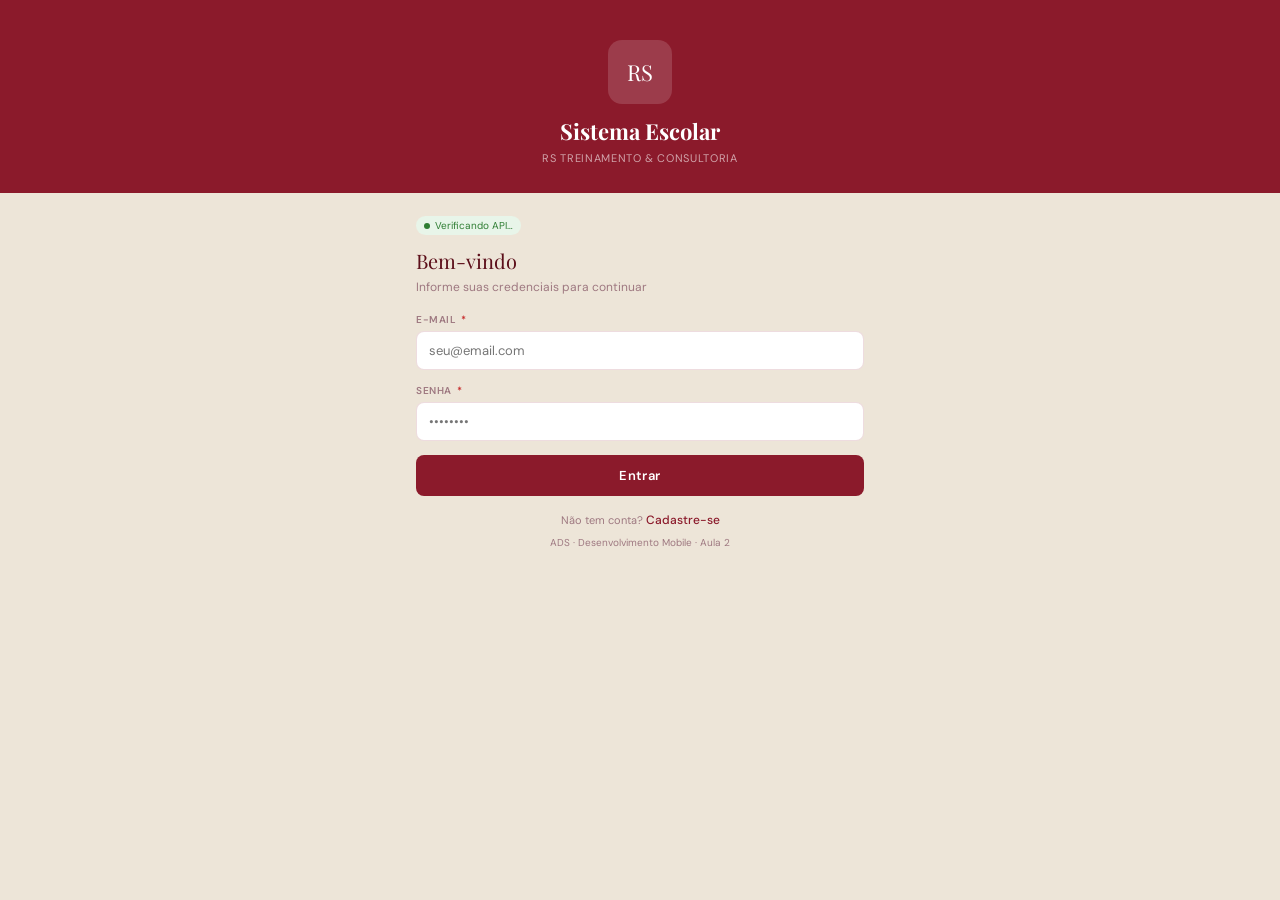
==== src/main/resources/static/index.html @ 22392b57 "Sistema escolar Java + Claude (projeto de aula) Back-end em Java 21 com Jetty 12 embarcado, dados no" ====
<!DOCTYPE html>
<html lang="pt-BR">
<head>
  <meta charset="UTF-8">
  <meta name="viewport" content="width=device-width, initial-scale=1.0">
  <title>Início — RS Sistema Escolar</title>
  <link rel="stylesheet" href="css/style.css">
  <link rel="manifest" href="manifest.json">
  <link rel="apple-touch-icon" href="icons/icon-192.png">
  <meta name="theme-color" content="#8B1A2B">
</head>
<body>

  <!-- ── Header ── -->
  <header class="rs-header">
    <div class="rs-logo">RS</div>
    <div class="rs-header-text">
      <h1>Sistema Escolar</h1>
      <p>ADS · Mobile Development</p>
    </div>
    <button onclick="logout()" style="margin-left:auto; background:none; border:1px solid var(--border);
      border-radius:6px; padding:5px 10px; font-size:11px; color:var(--brand);
      cursor:pointer; font-family:'DM Sans',sans-serif;">Sair</button>
  </header>

  <!-- ── Conteúdo ── -->
  <div class="rs-content fade-in">

    <!-- Saudação ao usuário logado -->
    <div style="background:var(--brand); border-radius:12px; padding:18px 16px; color:#fff; margin-bottom:20px;">
      <p style="font-size:11px; opacity:.7; text-transform:uppercase; letter-spacing:.06em;">Bem-vindo(a)</p>
      <p style="font-family:'Playfair Display',serif; font-size:20px; margin-top:4px;" id="nome-usuario">—</p>
      <p style="font-size:11px; opacity:.7; margin-top:2px;" id="email-usuario"></p>
    </div>

    <!-- Cards de navegação -->
    <p class="rs-divider-label">Módulos do sistema</p>

    <a href="usuario.html" style="text-decoration:none;">
      <div class="rs-list-item" style="margin-bottom:10px;">
        <div class="rs-avatar av-user">👤</div>
        <div class="rs-list-info">
          <div class="rs-list-name">Usuários</div>
          <div class="rs-list-sub">Gerenciar contas de acesso ao sistema</div>
        </div>
        <span style="color:var(--text3); font-size:16px;">›</span>
      </div>
    </a>

    <a href="curso.html" style="text-decoration:none;">
      <div class="rs-list-item" style="margin-bottom:10px;">
        <div class="rs-avatar av-curso">📚</div>
        <div class="rs-list-info">
          <div class="rs-list-name">Cursos</div>
          <div class="rs-list-sub">Cadastrar e listar cursos disponíveis</div>
        </div>
        <span style="color:var(--text3); font-size:16px;">›</span>
      </div>
    </a>

    <a href="aluno.html" style="text-decoration:none;">
      <div class="rs-list-item" style="margin-bottom:10px;">
        <div class="rs-avatar av-aluno">🎓</div>
        <div class="rs-list-info">
          <div class="rs-list-name">Alunos</div>
          <div class="rs-list-sub">Matricular e gerenciar alunos</div>
        </div>
        <span style="color:var(--text3); font-size:16px;">›</span>
      </div>
    </a>

    <a href="relatorio.html" style="text-decoration:none;">
      <div class="rs-list-item" style="margin-bottom:10px; border-top:3px solid var(--brand);">
        <div class="rs-avatar" style="background:#F3E5F5; color:#6A1B9A;">✨</div>
        <div class="rs-list-info">
          <div class="rs-list-name">Relatório com IA</div>
          <div class="rs-list-sub">Análise generativa com Claude (Anthropic)</div>
        </div>
        <span class="rs-tag" style="background:#F3E5F5; color:#6A1B9A;">Novo</span>
      </div>
    </a>

    <!-- Status da API -->
    <hr class="rs-divider">
    <div class="api-badge" id="api-badge">Verificando API…</div>
    <p style="font-size:10px; color:var(--text3);">Backend: Java + Jetty + Firestore</p>

  </div>

  <!-- ── Navegação inferior ── -->
  <nav class="rs-nav">
    <a class="rs-nav-btn active" href="index.html" data-page="index">
      <svg viewBox="0 0 24 24" fill="none" stroke="currentColor" stroke-width="2">
        <path d="M3 9l9-7 9 7v11a2 2 0 01-2 2H5a2 2 0 01-2-2z"/>
        <polyline points="9 22 9 12 15 12 15 22"/>
      </svg>
      Início
    </a>
    <a class="rs-nav-btn" href="aluno.html" data-page="aluno">
      <svg viewBox="0 0 24 24" fill="none" stroke="currentColor" stroke-width="2">
        <path d="M17 21v-2a4 4 0 00-4-4H5a4 4 0 00-4 4v2"/>
        <circle cx="9" cy="7" r="4"/>
        <path d="M23 21v-2a4 4 0 00-3-3.87M16 3.13a4 4 0 010 7.75"/>
      </svg>
      Alunos
    </a>
    <a class="rs-nav-btn" href="curso.html" data-page="curso">
      <svg viewBox="0 0 24 24" fill="none" stroke="currentColor" stroke-width="2">
        <path d="M4 19.5A2.5 2.5 0 016.5 17H20"/>
        <path d="M6.5 2H20v20H6.5A2.5 2.5 0 014 19.5v-15A2.5 2.5 0 016.5 2z"/>
      </svg>
      Cursos
    </a>
    <a class="rs-nav-btn" href="usuario.html" data-page="usuario">
      <svg viewBox="0 0 24 24" fill="none" stroke="currentColor" stroke-width="2">
        <circle cx="12" cy="8" r="4"/>
        <path d="M4 20c0-4 3.6-7 8-7s8 3 8 7"/>
      </svg>
      Usuários
    </a>
    <a class="rs-nav-btn" href="relatorio.html" data-page="relatorio">
      <svg viewBox="0 0 24 24" fill="none" stroke="currentColor" stroke-width="2">
        <path d="M9 19v-6a2 2 0 00-2-2H5a2 2 0 00-2 2v6a2 2 0 002 2h2a2 2 0 002-2z"/>
        <path d="M15 5v14a2 2 0 002 2h2a2 2 0 002-2V5a2 2 0 00-2-2h-2a2 2 0 00-2 2z"/>
        <path d="M9 10V5a2 2 0 012-2h2a2 2 0 012 2v5"/>
      </svg>
      Relatório
    </a>
  </nav>

  <script src="js/app.js"></script>
  <script>
    // Garante que o usuário está logado
    const usuario = checkAuth();

    // Exibe nome e email no header de boas-vindas
    document.getElementById('nome-usuario').textContent = usuario.nome || 'Usuário';
    document.getElementById('email-usuario').textContent = usuario.email || '';

    // Verifica status da API
    checkApiStatus();

    // ── Registro do Service Worker (PWA) ──────────────
    // Permite instalar o app no celular/computador
    if ('serviceWorker' in navigator) {
      navigator.serviceWorker.register('/sw.js')
        .then(() => console.log('✅ Service Worker registrado!'))
        .catch(err => console.log('❌ Erro no Service Worker:', err));
    }
  </script>
</body>
</html>
---- src/main/resources/static/css/style.css ----
/* ════════════════════════════════════════════════
   RS Treinamento & Consultoria — Sistema Escolar
   style.css  |  Identidade visual da marca
   ════════════════════════════════════════════════ */

/* ── Importar fontes ── */
@import url('https://fonts.googleapis.com/css2?family=DM+Sans:wght@400;500;600&family=Playfair+Display:wght@600&display=swap');

/* ── Variáveis de cores e espaçamento ── */
:root {
  --brand:       #8B1A2B;   /* vermelho RS */
  --brand-light: #F5E0E3;
  --brand-dark:  #5C0F1A;
  --surface:     #F7F2EC;   /* fundo creme */
  --surface2:    #EDE5D8;
  --border:      rgba(139,26,43,0.15);
  --text:        #1A0A0D;
  --text2:       #5C3A40;
  --text3:       #9E7880;
  --white:       #FFFFFF;
  --green:       #2E7D32;
  --green-bg:    #E8F5E9;
  --red:         #C62828;
  --red-bg:      #FFEBEE;
  --radius:      10px;
}

/* ── Reset básico ── */
* { box-sizing: border-box; margin: 0; padding: 0; }

body {
  font-family: 'DM Sans', sans-serif;
  background: var(--surface2);
  min-height: 100vh;
  padding: 0;
}

/* ── Header do app ── */
.rs-header {
  background: var(--white);
  border-bottom: 1px solid var(--border);
  padding: 13px 16px 11px;
  display: flex;
  align-items: center;
  gap: 10px;
  position: sticky;
  top: 0;
  z-index: 10;
}

.rs-logo {
  width: 34px; height: 34px;
  background: var(--brand);
  border-radius: 8px;
  display: flex; align-items: center; justify-content: center;
  color: #fff; font-weight: 600; font-size: 12px;
}

.rs-header-text h1 {
  font-family: 'Playfair Display', serif;
  font-size: 15px; color: var(--brand-dark); line-height: 1.1;
}
.rs-header-text p {
  font-size: 10px; color: var(--text3);
  text-transform: uppercase; letter-spacing: 0.04em;
}

/* ── Conteúdo principal ── */
.rs-content {
  padding: 20px 16px 80px;
  max-width: 480px;
  margin: 0 auto;
}

/* ── Títulos de seção ── */
.rs-form-title {
  font-family: 'Playfair Display', serif;
  font-size: 20px; color: var(--brand-dark); margin-bottom: 5px;
}
.rs-form-subtitle { font-size: 12px; color: var(--text3); margin-bottom: 18px; }

/* ── Campos de formulário ── */
.rs-field { margin-bottom: 14px; }

.rs-label {
  display: block; font-size: 10px; font-weight: 600;
  color: var(--text3); text-transform: uppercase;
  letter-spacing: 0.06em; margin-bottom: 5px;
}
.rs-label .req { color: var(--red); margin-left: 2px; }

.rs-input, .rs-select {
  width: 100%; padding: 10px 12px;
  border: 1px solid var(--border); border-radius: 8px;
  font-family: 'DM Sans', sans-serif; font-size: 13px;
  color: var(--text); background: var(--white);
  outline: none; appearance: none; transition: border-color 0.15s;
}
.rs-input:focus, .rs-select:focus {
  border-color: var(--brand);
  box-shadow: 0 0 0 3px rgba(139,26,43,0.1);
}

.rs-hint { font-size: 10px; color: var(--brand); margin-top: 4px; font-style: italic; }
.rs-row { display: grid; grid-template-columns: 1fr 1fr; gap: 10px; }

/* ── Botões ── */
.rs-btn {
  width: 100%; padding: 12px; border: none; border-radius: 8px;
  background: var(--brand); color: #fff;
  font-family: 'DM Sans', sans-serif; font-size: 13px; font-weight: 600;
  cursor: pointer; letter-spacing: 0.03em; transition: background 0.15s;
}
.rs-btn:hover { background: var(--brand-dark); }

.rs-btn-outline {
  width: 100%; padding: 10px; border: 1px solid var(--border); border-radius: 8px;
  background: none; color: var(--brand);
  font-family: 'DM Sans', sans-serif; font-size: 13px;
  cursor: pointer; transition: background 0.15s; margin-top: 8px;
}
.rs-btn-outline:hover { background: var(--brand-light); }

.rs-btn-row { display: grid; grid-template-columns: 1fr 1fr; gap: 8px; margin-top: 4px; }

/* ── Alertas ── */
.rs-alert-err {
  background: var(--red-bg); border-radius: 7px; padding: 9px 12px;
  font-size: 11px; color: var(--red); display: none; margin-bottom: 10px;
}
.rs-alert-ok {
  background: var(--green-bg); border: 1px solid #A5D6A7; border-radius: 7px;
  padding: 9px 12px; font-size: 11px; color: var(--green);
  display: none; margin-bottom: 12px;
}

/* ── Lista de itens ── */
.rs-list { padding: 0; }
.rs-list-item {
  background: var(--white); border: 1px solid var(--border);
  border-radius: var(--radius); padding: 11px 14px;
  margin-bottom: 8px; display: flex; align-items: center; gap: 12px;
}
.rs-avatar {
  width: 36px; height: 36px; border-radius: 8px; flex-shrink: 0;
  display: flex; align-items: center; justify-content: center;
  font-size: 10px; font-weight: 600;
}
.av-aluno  { background: #E3F2FD; color: #0D47A1; }
.av-curso  { background: #E8F5E9; color: #1B5E20; }
.av-user   { background: var(--brand-light); color: var(--brand-dark); }

.rs-list-info { flex: 1; min-width: 0; }
.rs-list-name { font-size: 13px; font-weight: 500; color: var(--text); }
.rs-list-sub  { font-size: 10px; color: var(--text3); margin-top: 1px; }

.rs-tag {
  font-size: 10px; padding: 2px 8px; border-radius: 20px;
  background: var(--brand-light); color: var(--brand-dark); font-weight: 500;
}

.rs-btn-icon {
  background: none; border: 1px solid var(--border); border-radius: 6px;
  padding: 5px 8px; cursor: pointer; font-size: 12px; color: var(--text3);
  transition: all 0.15s;
}
.rs-btn-icon:hover { background: var(--red-bg); color: var(--red); border-color: var(--red); }

/* ── Divisor ── */
.rs-divider { border: none; border-top: 1px solid var(--border); margin: 18px 0 14px; }
.rs-divider-label {
  font-size: 10px; font-weight: 600; color: var(--brand);
  text-transform: uppercase; letter-spacing: 0.08em; margin-bottom: 10px;
}

/* ── Navegação inferior ── */
.rs-nav {
  position: fixed; bottom: 0; left: 0; right: 0;
  background: var(--white); border-top: 1px solid var(--border);
  display: flex; z-index: 10;
  max-width: 480px; margin: 0 auto;
}
/* Centraliza nav em telas grandes */
@media (min-width: 480px) {
  .rs-nav { left: 50%; transform: translateX(-50%); width: 480px; }
}

.rs-nav-btn {
  flex: 1; padding: 9px 4px 7px; background: none; border: none; cursor: pointer;
  display: flex; flex-direction: column; align-items: center; gap: 2px;
  font-family: 'DM Sans', sans-serif; font-size: 9px; color: var(--text3);
  transition: color 0.15s;
  text-decoration: none;
}
.rs-nav-btn.active { color: var(--brand); font-weight: 600; }
.rs-nav-btn svg { width: 20px; height: 20px; }

/* ── Hero de login ── */
.login-hero {
  background: var(--brand);
  padding: 40px 20px 28px; text-align: center;
}
.login-hero-logo {
  width: 64px; height: 64px; border-radius: 14px;
  background: rgba(255,255,255,0.15);
  display: flex; align-items: center; justify-content: center;
  margin: 0 auto 14px;
  font-family: 'Playfair Display', serif;
  font-size: 22px; color: #fff;
}
.login-hero h2 {
  font-family: 'Playfair Display', serif;
  font-size: 22px; color: #fff; line-height: 1.25;
}
.login-hero p { font-size: 11px; color: rgba(255,255,255,0.6); margin-top: 5px; letter-spacing: 0.06em; text-transform: uppercase; }

.link-text { color: var(--brand); cursor: pointer; font-weight: 500; font-size: 12px; text-decoration: none; }
.link-text:hover { text-decoration: underline; }

.footer-note { margin-top: 16px; font-size: 11px; color: var(--text3); text-align: center; }

/* ── Card de status de conexão com API ── */
.api-badge {
  display: inline-flex; align-items: center; gap: 5px;
  font-size: 10px; padding: 3px 8px; border-radius: 20px;
  background: var(--green-bg); color: var(--green);
  margin-bottom: 12px;
}
.api-badge.offline { background: var(--red-bg); color: var(--red); }
.api-badge::before {
  content: ''; width: 6px; height: 6px;
  border-radius: 50%; background: currentColor;
}

/* ── Animação de entrada ── */
@keyframes fadeIn {
  from { opacity:0; transform:translateY(5px); }
  to   { opacity:1; transform:translateY(0); }
}
.fade-in { animation: fadeIn 0.22s ease; }

/* ── Vazio ── */
.rs-empty {
  text-align: center; padding: 40px 20px;
  color: var(--text3); font-size: 13px;
}
.rs-empty-icon { font-size: 32px; margin-bottom: 10px; }
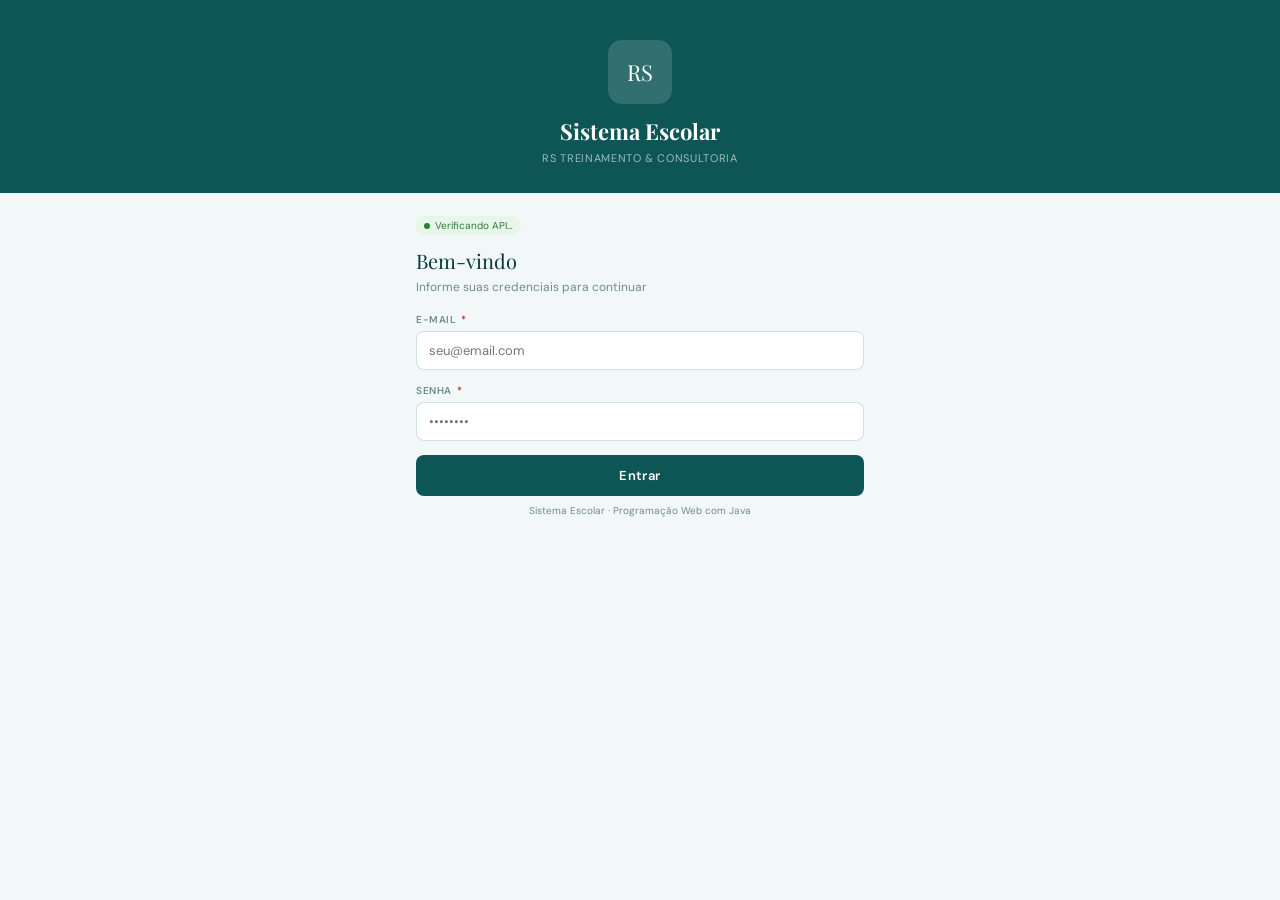
==== commit d598bdac: "Ajusta tela de login e paleta verde petróleo com branco Remove o link de cadastro público (só o admi" ====
--- a/src/main/resources/static/index.html
+++ b/src/main/resources/static/index.html
@@ -7,7 +7,7 @@
   <link rel="stylesheet" href="css/style.css">
   <link rel="manifest" href="manifest.json">
   <link rel="apple-touch-icon" href="icons/icon-192.png">
-  <meta name="theme-color" content="#8B1A2B">
+  <meta name="theme-color" content="#0E5656">
 </head>
 <body>
 
--- a/src/main/resources/static/css/style.css
+++ b/src/main/resources/static/css/style.css
@@ -8,15 +8,15 @@
 
 /* ── Variáveis de cores e espaçamento ── */
 :root {
-  --brand:       #8B1A2B;   /* vermelho RS */
-  --brand-light: #F5E0E3;
-  --brand-dark:  #5C0F1A;
-  --surface:     #F7F2EC;   /* fundo creme */
-  --surface2:    #EDE5D8;
-  --border:      rgba(139,26,43,0.15);
-  --text:        #1A0A0D;
-  --text2:       #5C3A40;
-  --text3:       #9E7880;
+  --brand:       #0E5656;   /* verde petróleo */
+  --brand-light: #DDEFEF;
+  --brand-dark:  #093B3B;
+  --surface:     #FFFFFF;   /* fundo branco */
+  --surface2:    #F2F7F7;
+  --border:      rgba(14,86,86,0.18);
+  --text:        #0B1F1F;
+  --text2:       #3D5C5C;
+  --text3:       #6E8C8C;
   --white:       #FFFFFF;
   --green:       #2E7D32;
   --green-bg:    #E8F5E9;
